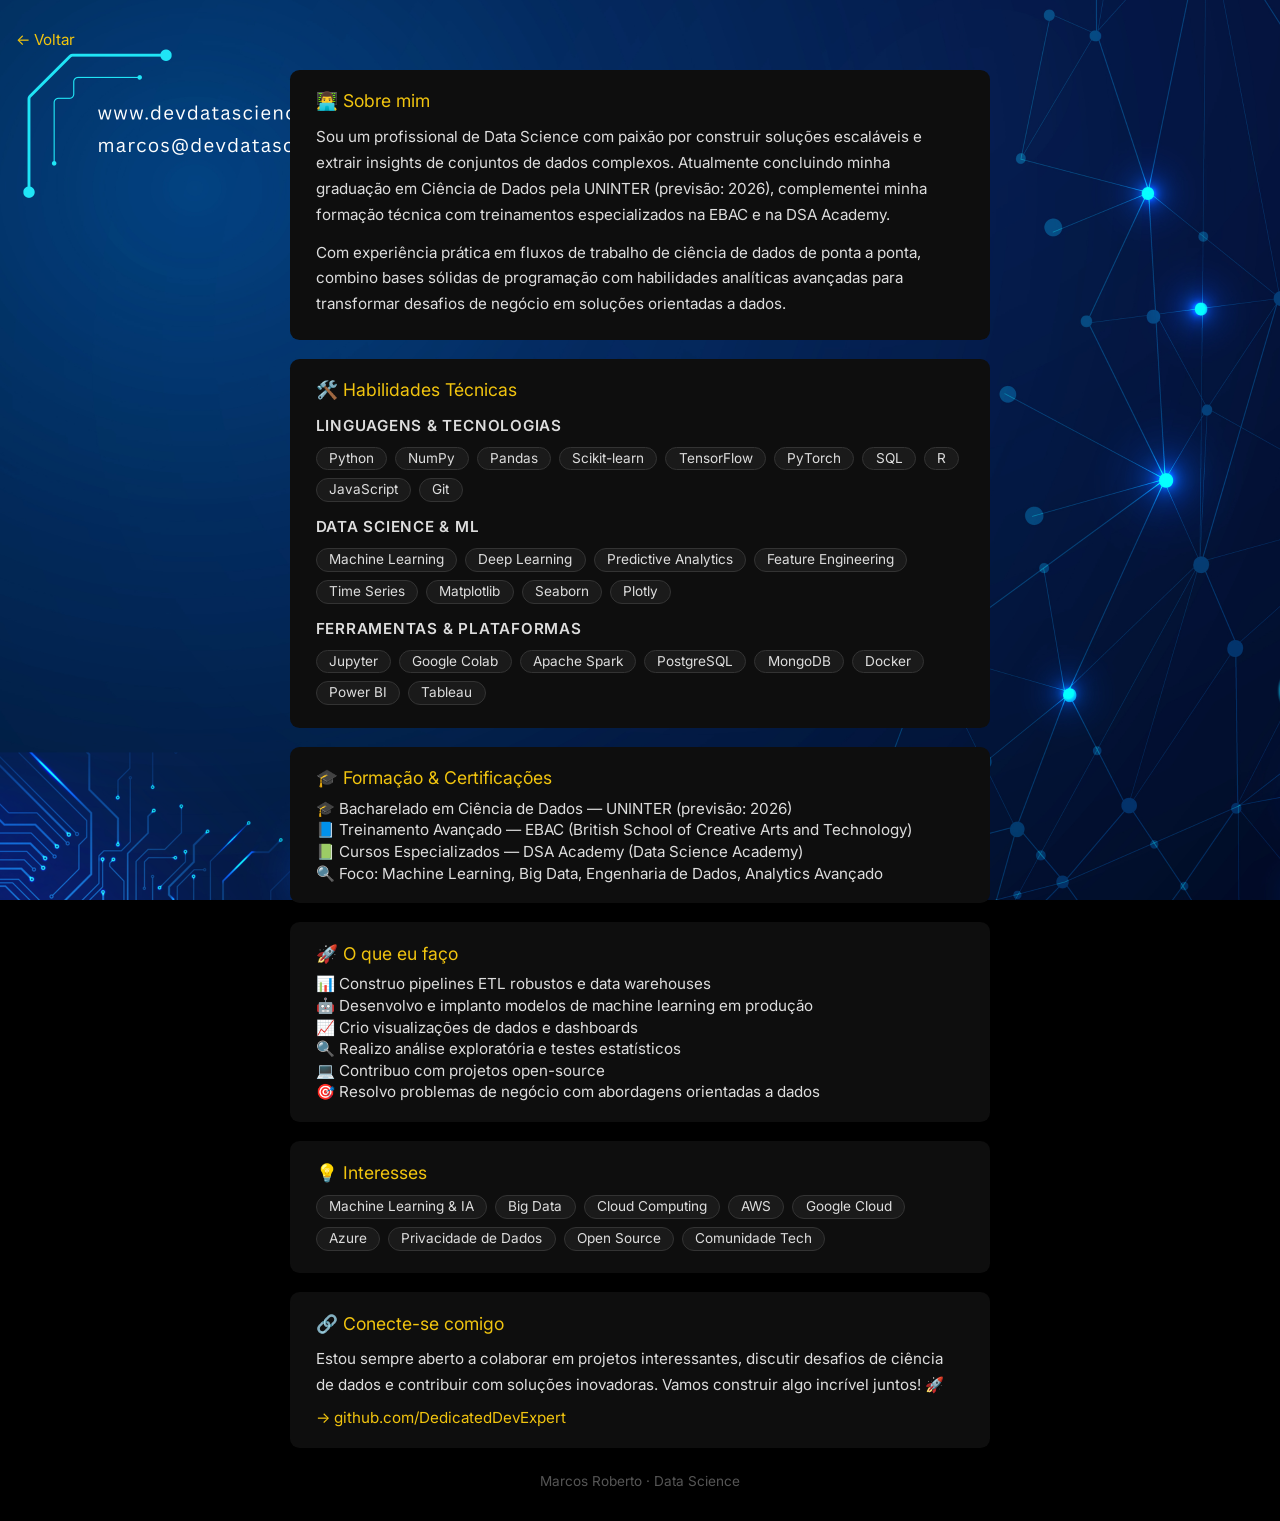
==== about.html @ eea5da8b "atualizar pagina" ====
<!doctype html>
<html lang="pt-BR">
  <head>
    <meta charset="UTF-8" />
    <meta name="viewport" content="width=device-width, initial-scale=1.0" />
    <title>Sobre mim - Marcos Roberto</title>
    <link
      rel="stylesheet"
      href="https://fonts.googleapis.com/css2?family=Inter:wght@400;600&display=swap"
    />
    <link rel="stylesheet" href="css/reset.css" />
    <style>
      :root {
        --bg: #000;
        --card: #0e0e0e;
        --text: #fff;
        --accent: #f1c40f;
        --font: "Inter", sans-serif;
        --background_image: url("img/wallpaper.jpg");
      }
      body {
        font-family: var(--font);
        background: var(--bg) var(--background_image) no-repeat center;
        background-size: cover;
        background-attachment: fixed;
        color: var(--text);
        min-height: 100vh;
        display: flex;
        flex-direction: column;
        align-items: center;
        padding: 2em 1em;
      }
      .back {
        align-self: flex-start;
        margin-bottom: 1.5em;
        color: var(--accent);
        text-decoration: none;
        font-size: 0.95em;
      }
      .back:hover {
        opacity: 0.8;
      }
      .container {
        width: 100%;
        max-width: 700px;
        display: flex;
        flex-direction: column;
        gap: 1.2em;
      }
      .card {
        background: var(--card);
        border-radius: 0.6em;
        padding: 1.4em 1.6em;
      }
      .card h2 {
        color: var(--accent);
        font-size: 1.1em;
        margin-bottom: 0.8em;
      }
      .card p {
        line-height: 1.7;
        font-size: 0.95em;
        color: #ddd;
      }
      .tag-group {
        display: flex;
        flex-wrap: wrap;
        gap: 0.5em;
        margin-top: 0.5em;
      }
      .tag {
        background: #1a1a1a;
        border: 1px solid #333;
        color: #ddd;
        border-radius: 2em;
        padding: 0.3em 0.9em;
        font-size: 0.85em;
      }
      .section-label {
        color: var(--accent);
        font-size: 0.8em;
        font-weight: 600;
        text-transform: uppercase;
        letter-spacing: 0.05em;
        margin: 0.8em 0 0.4em;
      }
      ul.do-list {
        list-style: none;
        padding: 0;
        display: flex;
        flex-direction: column;
        gap: 0.4em;
      }
      ul.do-list li {
        font-size: 0.95em;
        color: #ddd;
      }
      .github-link {
        display: inline-block;
        margin-top: 0.8em;
        color: var(--accent);
        text-decoration: none;
        font-size: 0.95em;
      }
      .github-link:hover {
        opacity: 0.8;
      }
      footer {
        margin-top: 2em;
        color: #555;
        font-size: 0.85em;
      }
    </style>
  </head>
  <body>
    <a class="back" href="index.html">← Voltar</a>

    <div class="container">
      <div class="card">
        <h2>👨‍💻 Sobre mim</h2>
        <p>
          Sou um profissional de Data Science com paixão por construir soluções
          escaláveis e extrair insights de conjuntos de dados complexos.
          Atualmente concluindo minha graduação em Ciência de Dados pela UNINTER
          (previsão: 2026), complementei minha formação técnica com treinamentos
          especializados na EBAC e na DSA Academy.
        </p>
        <p style="margin-top: 0.8em">
          Com experiência prática em fluxos de trabalho de ciência de dados de
          ponta a ponta, combino bases sólidas de programação com habilidades
          analíticas avançadas para transformar desafios de negócio em soluções
          orientadas a dados.
        </p>
      </div>

      <div class="card">
        <h2>🛠️ Habilidades Técnicas</h2>

        <p class="section-label">Linguagens &amp; Tecnologias</p>
        <div class="tag-group">
          <span class="tag">Python</span>
          <span class="tag">NumPy</span>
          <span class="tag">Pandas</span>
          <span class="tag">Scikit-learn</span>
          <span class="tag">TensorFlow</span>
          <span class="tag">PyTorch</span>
          <span class="tag">SQL</span>
          <span class="tag">R</span>
          <span class="tag">JavaScript</span>
          <span class="tag">Git</span>
        </div>

        <p class="section-label">Data Science &amp; ML</p>
        <div class="tag-group">
          <span class="tag">Machine Learning</span>
          <span class="tag">Deep Learning</span>
          <span class="tag">Predictive Analytics</span>
          <span class="tag">Feature Engineering</span>
          <span class="tag">Time Series</span>
          <span class="tag">Matplotlib</span>
          <span class="tag">Seaborn</span>
          <span class="tag">Plotly</span>
        </div>

        <p class="section-label">Ferramentas &amp; Plataformas</p>
        <div class="tag-group">
          <span class="tag">Jupyter</span>
          <span class="tag">Google Colab</span>
          <span class="tag">Apache Spark</span>
          <span class="tag">PostgreSQL</span>
          <span class="tag">MongoDB</span>
          <span class="tag">Docker</span>
          <span class="tag">Power BI</span>
          <span class="tag">Tableau</span>
        </div>
      </div>

      <div class="card">
        <h2>🎓 Formação &amp; Certificações</h2>
        <ul class="do-list">
          <li>🎓 Bacharelado em Ciência de Dados — UNINTER (previsão: 2026)</li>
          <li>
            📘 Treinamento Avançado — EBAC (British School of Creative Arts and
            Technology)
          </li>
          <li>📗 Cursos Especializados — DSA Academy (Data Science Academy)</li>
          <li>
            🔍 Foco: Machine Learning, Big Data, Engenharia de Dados, Analytics
            Avançado
          </li>
        </ul>
      </div>

      <div class="card">
        <h2>🚀 O que eu faço</h2>
        <ul class="do-list">
          <li>📊 Construo pipelines ETL robustos e data warehouses</li>
          <li>
            🤖 Desenvolvo e implanto modelos de machine learning em produção
          </li>
          <li>📈 Crio visualizações de dados e dashboards</li>
          <li>🔍 Realizo análise exploratória e testes estatísticos</li>
          <li>💻 Contribuo com projetos open-source</li>
          <li>
            🎯 Resolvo problemas de negócio com abordagens orientadas a dados
          </li>
        </ul>
      </div>

      <div class="card">
        <h2>💡 Interesses</h2>
        <div class="tag-group">
          <span class="tag">Machine Learning &amp; IA</span>
          <span class="tag">Big Data</span>
          <span class="tag">Cloud Computing</span>
          <span class="tag">AWS</span>
          <span class="tag">Google Cloud</span>
          <span class="tag">Azure</span>
          <span class="tag">Privacidade de Dados</span>
          <span class="tag">Open Source</span>
          <span class="tag">Comunidade Tech</span>
        </div>
      </div>

      <div class="card">
        <h2>🔗 Conecte-se comigo</h2>
        <p>
          Estou sempre aberto a colaborar em projetos interessantes, discutir
          desafios de ciência de dados e contribuir com soluções inovadoras.
          Vamos construir algo incrível juntos! 🚀
        </p>
        <a
          class="github-link"
          href="https://github.com/DedicatedDevExpert"
          target="_blank"
          rel="nofollow"
          >→ github.com/DedicatedDevExpert</a
        >
      </div>
    </div>

    <footer>Marcos Roberto · Data Science</footer>
  </body>
</html>
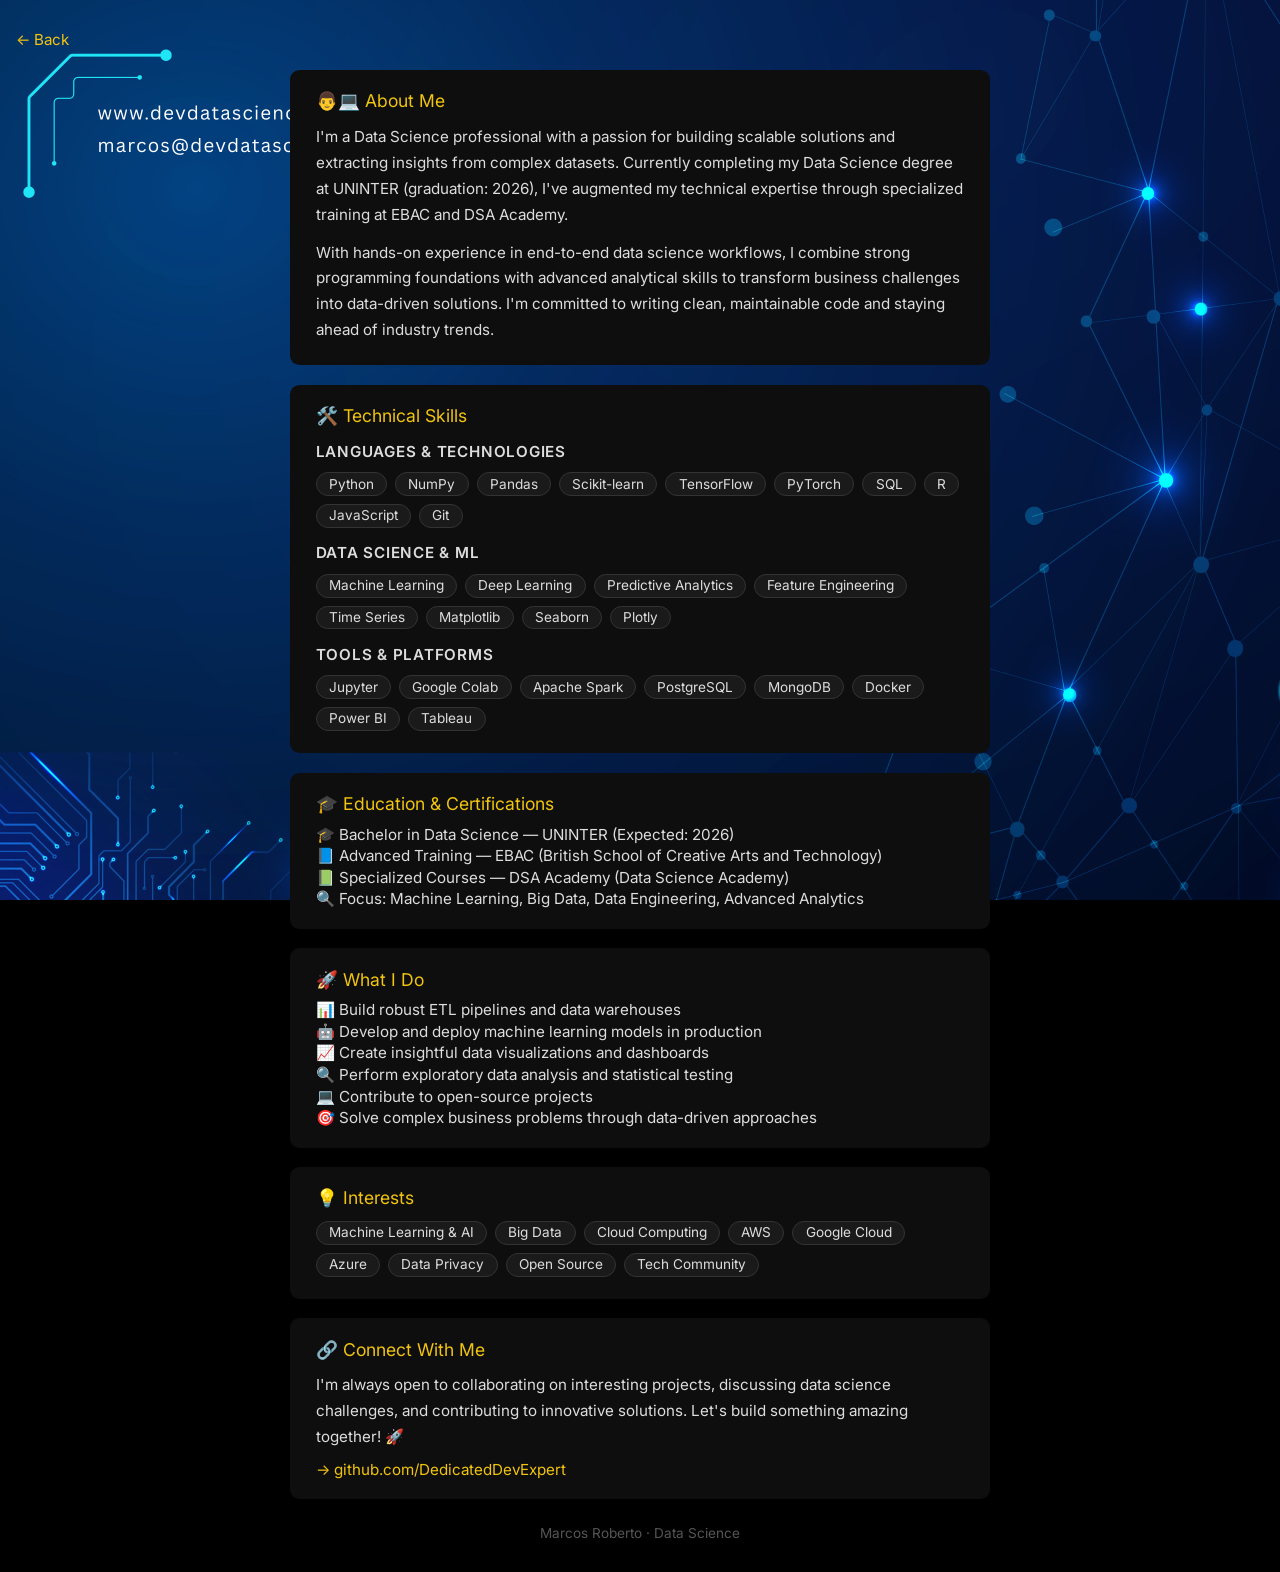
==== commit 19a2560c: "about an index" ====
--- a/about.html
+++ b/about.html
@@ -1,13 +1,10 @@
 <!doctype html>
-<html lang="pt-BR">
+<html lang="en">
   <head>
     <meta charset="UTF-8" />
     <meta name="viewport" content="width=device-width, initial-scale=1.0" />
-    <title>Sobre mim - Marcos Roberto</title>
-    <link
-      rel="stylesheet"
-      href="https://fonts.googleapis.com/css2?family=Inter:wght@400;600&display=swap"
-    />
+    <title>About Me - Marcos Roberto</title>
+    <link rel="stylesheet" href="https://fonts.googleapis.com/css2?family=Inter:wght@400;600&display=swap" />
     <link rel="stylesheet" href="css/reset.css" />
     <style>
       :root {
@@ -37,9 +34,7 @@
         text-decoration: none;
         font-size: 0.95em;
       }
-      .back:hover {
-        opacity: 0.8;
-      }
+      .back:hover { opacity: 0.8; }
       .container {
         width: 100%;
         max-width: 700px;
@@ -102,9 +97,7 @@
         text-decoration: none;
         font-size: 0.95em;
       }
-      .github-link:hover {
-        opacity: 0.8;
-      }
+      .github-link:hover { opacity: 0.8; }
       footer {
         margin-top: 2em;
         color: #555;
@@ -113,30 +106,20 @@
     </style>
   </head>
   <body>
-    <a class="back" href="index.html">← Voltar</a>
+    <a class="back" href="index.html">&#8592; Back</a>
 
     <div class="container">
-      <div class="card">
-        <h2>👨‍💻 Sobre mim</h2>
-        <p>
-          Sou um profissional de Data Science com paixão por construir soluções
-          escaláveis e extrair insights de conjuntos de dados complexos.
-          Atualmente concluindo minha graduação em Ciência de Dados pela UNINTER
-          (previsão: 2026), complementei minha formação técnica com treinamentos
-          especializados na EBAC e na DSA Academy.
-        </p>
-        <p style="margin-top: 0.8em">
-          Com experiência prática em fluxos de trabalho de ciência de dados de
-          ponta a ponta, combino bases sólidas de programação com habilidades
-          analíticas avançadas para transformar desafios de negócio em soluções
-          orientadas a dados.
-        </p>
-      </div>
-
-      <div class="card">
-        <h2>🛠️ Habilidades Técnicas</h2>
-
-        <p class="section-label">Linguagens &amp; Tecnologias</p>
+
+      <div class="card">
+        <h2>&#128104;&#128187; About Me</h2>
+        <p>I'm a Data Science professional with a passion for building scalable solutions and extracting insights from complex datasets. Currently completing my Data Science degree at UNINTER (graduation: 2026), I've augmented my technical expertise through specialized training at EBAC and DSA Academy.</p>
+        <p style="margin-top: 0.8em">With hands-on experience in end-to-end data science workflows, I combine strong programming foundations with advanced analytical skills to transform business challenges into data-driven solutions. I'm committed to writing clean, maintainable code and staying ahead of industry trends.</p>
+      </div>
+
+      <div class="card">
+        <h2>&#128736;&#65039; Technical Skills</h2>
+
+        <p class="section-label">Languages &amp; Technologies</p>
         <div class="tag-group">
           <span class="tag">Python</span>
           <span class="tag">NumPy</span>
@@ -162,7 +145,7 @@
           <span class="tag">Plotly</span>
         </div>
 
-        <p class="section-label">Ferramentas &amp; Plataformas</p>
+        <p class="section-label">Tools &amp; Platforms</p>
         <div class="tag-group">
           <span class="tag">Jupyter</span>
           <span class="tag">Google Colab</span>
@@ -176,69 +159,50 @@
       </div>
 
       <div class="card">
-        <h2>🎓 Formação &amp; Certificações</h2>
+        <h2>&#127891; Education &amp; Certifications</h2>
         <ul class="do-list">
-          <li>🎓 Bacharelado em Ciência de Dados — UNINTER (previsão: 2026)</li>
-          <li>
-            📘 Treinamento Avançado — EBAC (British School of Creative Arts and
-            Technology)
-          </li>
-          <li>📗 Cursos Especializados — DSA Academy (Data Science Academy)</li>
-          <li>
-            🔍 Foco: Machine Learning, Big Data, Engenharia de Dados, Analytics
-            Avançado
-          </li>
+          <li>&#127891; Bachelor in Data Science &#8212; UNINTER (Expected: 2026)</li>
+          <li>&#128216; Advanced Training &#8212; EBAC (British School of Creative Arts and Technology)</li>
+          <li>&#128215; Specialized Courses &#8212; DSA Academy (Data Science Academy)</li>
+          <li>&#128269; Focus: Machine Learning, Big Data, Data Engineering, Advanced Analytics</li>
         </ul>
       </div>
 
       <div class="card">
-        <h2>🚀 O que eu faço</h2>
+        <h2>&#128640; What I Do</h2>
         <ul class="do-list">
-          <li>📊 Construo pipelines ETL robustos e data warehouses</li>
-          <li>
-            🤖 Desenvolvo e implanto modelos de machine learning em produção
-          </li>
-          <li>📈 Crio visualizações de dados e dashboards</li>
-          <li>🔍 Realizo análise exploratória e testes estatísticos</li>
-          <li>💻 Contribuo com projetos open-source</li>
-          <li>
-            🎯 Resolvo problemas de negócio com abordagens orientadas a dados
-          </li>
+          <li>&#128202; Build robust ETL pipelines and data warehouses</li>
+          <li>&#129302; Develop and deploy machine learning models in production</li>
+          <li>&#128200; Create insightful data visualizations and dashboards</li>
+          <li>&#128269; Perform exploratory data analysis and statistical testing</li>
+          <li>&#128187; Contribute to open-source projects</li>
+          <li>&#127919; Solve complex business problems through data-driven approaches</li>
         </ul>
       </div>
 
       <div class="card">
-        <h2>💡 Interesses</h2>
-        <div class="tag-group">
-          <span class="tag">Machine Learning &amp; IA</span>
+        <h2>&#128161; Interests</h2>
+        <div class="tag-group">
+          <span class="tag">Machine Learning &amp; AI</span>
           <span class="tag">Big Data</span>
           <span class="tag">Cloud Computing</span>
           <span class="tag">AWS</span>
           <span class="tag">Google Cloud</span>
           <span class="tag">Azure</span>
-          <span class="tag">Privacidade de Dados</span>
+          <span class="tag">Data Privacy</span>
           <span class="tag">Open Source</span>
-          <span class="tag">Comunidade Tech</span>
-        </div>
-      </div>
-
-      <div class="card">
-        <h2>🔗 Conecte-se comigo</h2>
-        <p>
-          Estou sempre aberto a colaborar em projetos interessantes, discutir
-          desafios de ciência de dados e contribuir com soluções inovadoras.
-          Vamos construir algo incrível juntos! 🚀
-        </p>
-        <a
-          class="github-link"
-          href="https://github.com/DedicatedDevExpert"
-          target="_blank"
-          rel="nofollow"
-          >→ github.com/DedicatedDevExpert</a
-        >
-      </div>
+          <span class="tag">Tech Community</span>
+        </div>
+      </div>
+
+      <div class="card">
+        <h2>&#128279; Connect With Me</h2>
+        <p>I'm always open to collaborating on interesting projects, discussing data science challenges, and contributing to innovative solutions. Let's build something amazing together! &#128640;</p>
+        <a class="github-link" href="https://github.com/DedicatedDevExpert" target="_blank" rel="nofollow">&#8594; github.com/DedicatedDevExpert</a>
+      </div>
+
     </div>
 
-    <footer>Marcos Roberto · Data Science</footer>
+    <footer>Marcos Roberto &middot; Data Science</footer>
   </body>
 </html>
